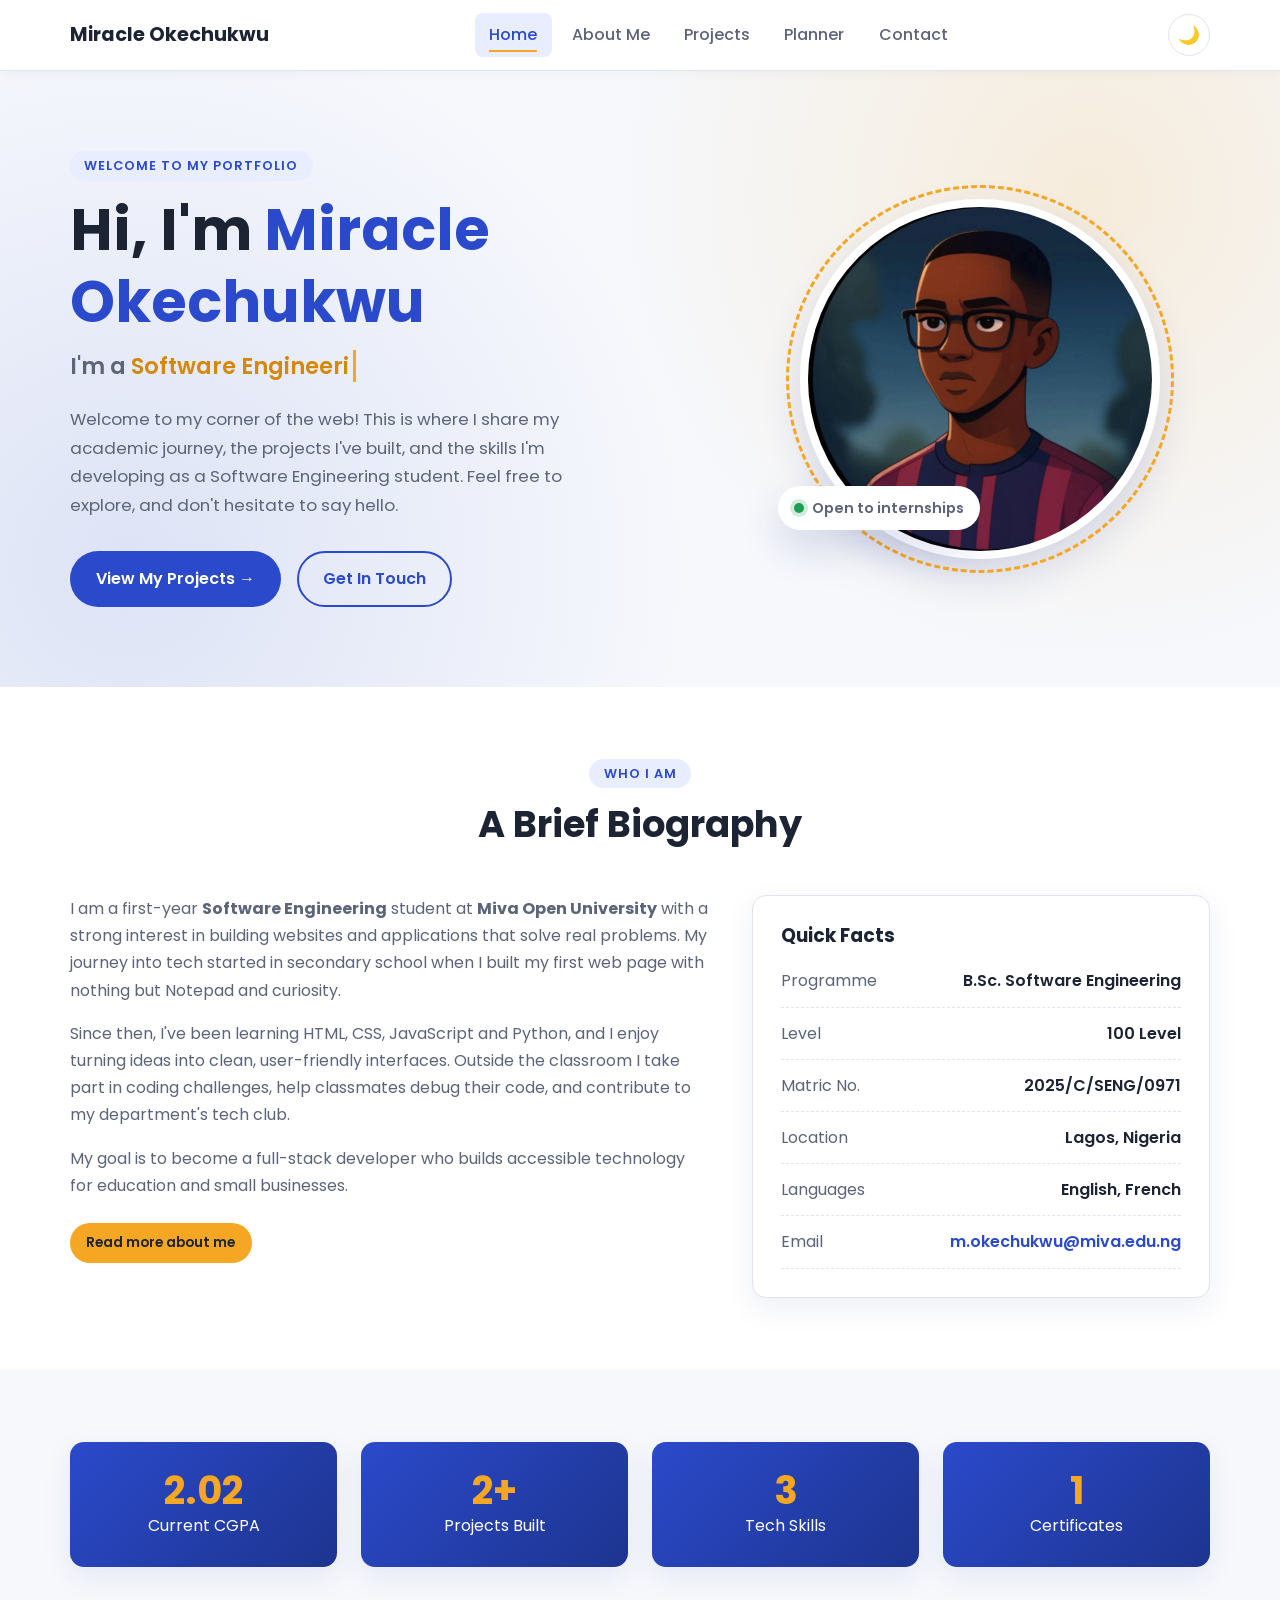
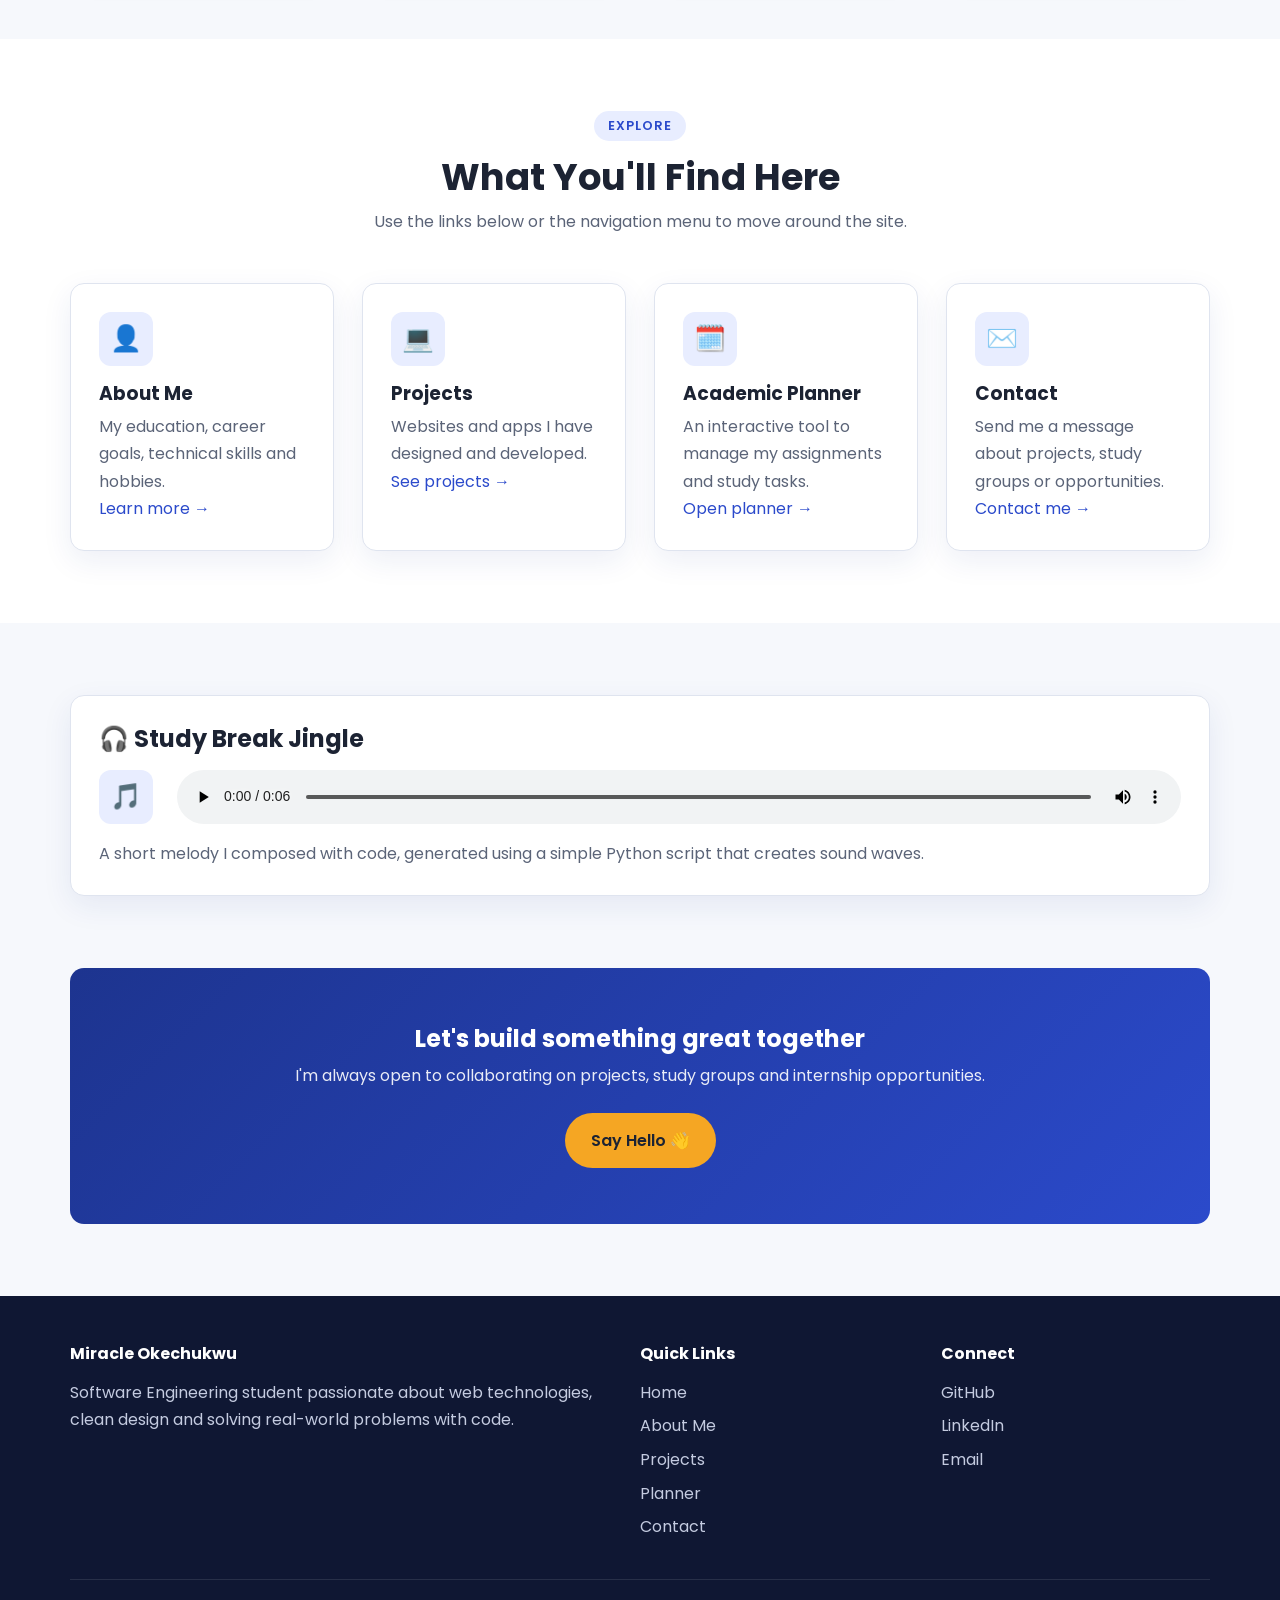
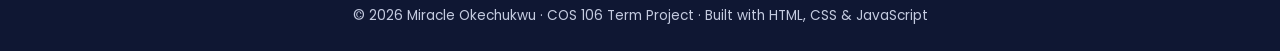
==== index.html @ 69867545 "first commit" ====
<!DOCTYPE html>
<html lang="en">
<head>
  <meta charset="UTF-8">
  <meta name="viewport" content="width=device-width, initial-scale=1.0">
  <meta name="description" content="Personal academic portfolio of Miracle Okechukwu, Software Engineering student.">
  <title>Home | Miracle Okechukwu – Student Portfolio</title>
  <link rel="preconnect" href="https://fonts.googleapis.com">
  <link rel="stylesheet" href="https://fonts.googleapis.com/css2?family=Poppins:wght@400;500;600;700&display=swap">
  <link rel="stylesheet" href="css/style.css">
  <link rel="icon" href="images/profile.jpeg" type="image/jpeg">
</head>
<body>
  <a href="#main" class="skip-link">Skip to main content</a>

  <!-- ===== Header & Navigation ===== -->
  <header class="site-header">
    <nav class="nav-bar container" aria-label="Main navigation">
      <a href="index.html" class="logo">
        <span class="logo-text">Miracle Okechukwu</span>
      </a>
      <ul class="nav-links" id="navLinks">
        <li><a href="index.html">Home</a></li>
        <li><a href="about.html">About Me</a></li>
        <li><a href="projects.html">Projects</a></li>
        <li><a href="planner.html">Planner</a></li>
        <li><a href="contact.html">Contact</a></li>
      </ul>
      <div class="nav-actions">
        <button class="icon-btn" id="themeToggle" type="button" aria-label="Switch to dark mode">🌙</button>
        <button class="menu-toggle" type="button" aria-label="Open menu" aria-controls="navLinks" aria-expanded="false">
          <span></span><span></span><span></span>
        </button>
      </div>
    </nav>
  </header>

  <main id="main">
    <!-- ===== Hero: name, photo, welcome message ===== -->
    <section class="hero" aria-labelledby="hero-title">
      <div class="container hero-inner">
        <div class="hero-text">
          <span class="eyebrow">Welcome to my portfolio</span>
          <h1 id="hero-title">Hi, I'm <span class="highlight">Miracle Okechukwu</span></h1>
          <p class="typed-line">I'm a <span class="typed-text"></span></p>
          <p class="lead">
            Welcome to my corner of the web! This is where I share my academic journey,
            the projects I've built, and the skills I'm developing as a Software Engineering student.
            Feel free to explore, and don't hesitate to say hello.
          </p>
          <div class="hero-buttons">
            <a href="projects.html" class="btn btn-primary">View My Projects →</a>
            <a href="contact.html" class="btn btn-outline">Get In Touch</a>
          </div>
        </div>

        <div class="hero-photo">
          <figure class="photo-frame">
            <img src="images/profile.jpeg" alt="Portrait photograph of Miracle Okechukwu" width="360" height="360">
            <figcaption class="photo-badge"><span class="status-dot"></span> Open to internships</figcaption>
          </figure>
        </div>
      </div>
    </section>

    <!-- ===== Brief Biography ===== -->
    <section class="section section-alt" aria-labelledby="bio-title">
      <div class="container">
        <div class="section-title reveal">
          <span class="eyebrow">Who I am</span>
          <h2 id="bio-title">A Brief Biography</h2>
        </div>

        <div class="bio">
          <article class="bio-text reveal">
            <p>
              I am a first-year <strong>Software Engineering</strong> student at <strong>Miva Open University</strong>
              with a strong interest in building websites and applications that solve real problems.
              My journey into tech started in secondary school when I built my first web page with
              nothing but Notepad and curiosity.
            </p>
            <p>
              Since then, I've been learning HTML, CSS, JavaScript and Python, and I enjoy
              turning ideas into clean, user-friendly interfaces. Outside the classroom I take part
              in coding challenges, help classmates debug their code, and contribute to my
              department's tech club.
            </p>
            <p>
              My goal is to become a full-stack developer who builds accessible technology
              for education and small businesses.
            </p>
            <p style="margin-top:1.5rem">
              <a href="about.html" class="btn btn-accent btn-sm">Read more about me</a>
            </p>
          </article>

          <aside class="card reveal" aria-label="Quick facts">
            <h3>Quick Facts</h3>
            <ul class="quick-facts">
              <li><span>Programme</span><span>B.Sc. Software Engineering</span></li>
              <li><span>Level</span><span>100 Level</span></li>
              <li><span>Matric No.</span><span>2025/C/SENG/0971</span></li>
              <li><span>Location</span><span>Lagos, Nigeria</span></li>
              <li><span>Languages</span><span>English, French</span></li>
              <li><span>Email</span><span><a href="mailto:m.okechukwu@miva.edu.ng">m.okechukwu@miva.edu.ng</a></span></li>
            </ul>
          </aside>
        </div>
      </div>
    </section>

    <!-- ===== Stats ===== -->
    <section class="section" aria-label="Academic highlights in numbers">
      <div class="container">
        <div class="stats reveal">
          <div class="stat"><strong data-count="4.67">0</strong> Current CGPA</div>
          <div class="stat"><strong data-count="4" data-suffix="+">0</strong> Projects Built</div>
          <div class="stat"><strong data-count="6">0</strong> Tech Skills</div>
          <div class="stat"><strong data-count="3">0</strong> Certificates</div>
        </div>
      </div>
    </section>

    <!-- ===== What you'll find here ===== -->
    <section class="section section-alt" aria-labelledby="explore-title">
      <div class="container">
        <div class="section-title reveal">
          <span class="eyebrow">Explore</span>
          <h2 id="explore-title">What You'll Find Here</h2>
          <p>Use the links below or the navigation menu to move around the site.</p>
        </div>

        <div class="grid grid-4">
          <article class="card reveal">
            <div class="card-icon">👤</div>
            <h3>About Me</h3>
            <p>My education, career goals, technical skills and hobbies.</p>
            <p><a href="about.html">Learn more →</a></p>
          </article>
          <article class="card reveal">
            <div class="card-icon">💻</div>
            <h3>Projects</h3>
            <p>Websites and apps I have designed and developed.</p>
            <p><a href="projects.html">See projects →</a></p>
          </article>
          <article class="card reveal">
            <div class="card-icon">🗓️</div>
            <h3>Academic Planner</h3>
            <p>An interactive tool to manage my assignments and study tasks.</p>
            <p><a href="planner.html">Open planner →</a></p>
          </article>
          <article class="card reveal">
            <div class="card-icon">✉️</div>
            <h3>Contact</h3>
            <p>Send me a message about projects, study groups or opportunities.</p>
            <p><a href="contact.html">Contact me →</a></p>
          </article>
        </div>
      </div>
    </section>

    <!-- ===== Audio (multimedia) ===== -->
    <section class="section" aria-labelledby="audio-title">
      <div class="container">
        <div class="card reveal">
          <h2 id="audio-title" style="margin-bottom:1rem">🎧 Study Break Jingle</h2>
          <div class="media-box">
            <div class="card-icon">🎵</div>
            <audio controls preload="metadata">
              <source src="media/welcome.wav" type="audio/wav">
              Your browser does not support the audio element.
            </audio>
          </div>
          <p style="margin-top:1rem;color:var(--text-muted)">
            A short melody I composed with code, generated using a simple Python script that creates sound waves.
          </p>
        </div>
      </div>
    </section>

    <!-- ===== Call to action ===== -->
    <section class="section" style="padding-top:0">
      <div class="container">
        <div class="cta reveal">
          <h2>Let's build something great together</h2>
          <p>I'm always open to collaborating on projects, study groups and internship opportunities.</p>
          <a href="contact.html" class="btn btn-accent">Say Hello 👋</a>
        </div>
      </div>
    </section>
  </main>

  <!-- ===== Footer ===== -->
  <footer class="site-footer">
    <div class="container">
      <div class="footer-grid">
        <div>
          <h4>Miracle Okechukwu</h4>
          <p>Software Engineering student passionate about web technologies, clean design and solving real-world problems with code.</p>
        </div>
        <nav aria-label="Footer navigation">
          <h4>Quick Links</h4>
          <ul>
            <li><a href="index.html">Home</a></li>
            <li><a href="about.html">About Me</a></li>
            <li><a href="projects.html">Projects</a></li>
            <li><a href="planner.html">Planner</a></li>
            <li><a href="contact.html">Contact</a></li>
          </ul>
        </nav>
        <div>
          <h4>Connect</h4>
          <ul>
            <li><a href="https://github.com/" target="_blank" rel="noopener">GitHub</a></li>
            <li><a href="https://www.linkedin.com/" target="_blank" rel="noopener">LinkedIn</a></li>
            <li><a href="mailto:alex.morgan@student.edu">Email</a></li>
          </ul>
        </div>
      </div>
      <p class="footer-bottom">&copy; <span id="year">2026</span> Miracle Okechukwu · COS 106 Term Project · Built with HTML, CSS &amp; JavaScript</p>
    </div>
  </footer>

  <button class="back-to-top" type="button" aria-label="Back to top">↑</button>

  <script src="js/main.js"></script>
</body>
</html>
---- css/style.css ----
/* =========================================================
   COS 106 – Student Portfolio & Academic Management Website
   External stylesheet shared by every page
   ========================================================= */

/* ---------- 1. Design tokens (consistent colour scheme) ---------- */
:root {
  --primary: #2b4acb;
  --primary-dark: #1d348f;
  --primary-light: #e8edff;
  --accent: #f5a623;
  --accent-dark: #d48806;
  --success: #1f9d55;
  --danger: #d64545;
  --text: #1c2333;
  --text-muted: #5b6478;
  --bg: #f6f8fc;
  --surface: #ffffff;
  --border: #dfe4ef;
  --shadow: 0 10px 30px rgba(29, 52, 143, 0.08);
  --shadow-hover: 0 18px 40px rgba(29, 52, 143, 0.16);
  --radius: 14px;
  --radius-sm: 8px;
  --max-width: 1140px;
  --transition: 0.3s ease;
  --font-body: "Poppins", "Segoe UI", Roboto, Helvetica, Arial, sans-serif;
}

/* Dark theme (toggled with JavaScript) */
body.dark {
  --primary: #6d8bff;
  --primary-dark: #8fa6ff;
  --primary-light: #1f2a4d;
  --text: #e7eaf3;
  --text-muted: #a3abc2;
  --bg: #0f1424;
  --surface: #182038;
  --border: #2a3456;
  --shadow: 0 10px 30px rgba(0, 0, 0, 0.35);
  --shadow-hover: 0 18px 40px rgba(0, 0, 0, 0.5);
}

/* Keep white-text panels deep blue in dark mode for readable contrast */
body.dark .page-banner,
body.dark .cta,
body.dark .stat {
  background: linear-gradient(135deg, #1d348f, #2b4acb);
}

body.dark thead th {
  background: #2b4acb;
}

body.dark .btn-primary {
  background: #2b4acb;
}

/* ---------- 2. Reset & base ---------- */
*,
*::before,
*::after {
  box-sizing: border-box;
  margin: 0;
  padding: 0;
}

html {
  scroll-behavior: smooth;
}

body {
  font-family: var(--font-body);
  background: var(--bg);
  color: var(--text);
  line-height: 1.7;
  transition: background var(--transition), color var(--transition);
}

img,
video {
  max-width: 100%;
  display: block;
}

a {
  color: var(--primary);
  text-decoration: none;
  transition: color var(--transition);
}

a:hover {
  color: var(--accent-dark);
}

h1,
h2,
h3,
h4 {
  line-height: 1.25;
  color: var(--text);
}

ul,
ol {
  padding-left: 1.2rem;
}

.container {
  width: min(92%, var(--max-width));
  margin-inline: auto;
}

.skip-link {
  position: absolute;
  left: -999px;
  top: 0;
  background: var(--accent);
  color: #000;
  padding: 0.5rem 1rem;
  z-index: 1000;
}

.skip-link:focus {
  left: 1rem;
}

.visually-hidden {
  position: absolute;
  width: 1px;
  height: 1px;
  overflow: hidden;
  clip: rect(0 0 0 0);
  white-space: nowrap;
}

:focus-visible {
  outline: 3px solid var(--accent);
  outline-offset: 2px;
}

/* ---------- 3. Header & navigation ---------- */
.site-header {
  position: sticky;
  top: 0;
  z-index: 100;
  background: var(--surface);
  border-bottom: 1px solid var(--border);
  box-shadow: 0 2px 12px rgba(0, 0, 0, 0.04);
  transition: background var(--transition);
}

.nav-bar {
  display: flex;
  align-items: center;
  justify-content: space-between;
  min-height: 70px;
  gap: 1rem;
}

.logo {
  display: flex;
  align-items: center;
  gap: 0.6rem;
  font-weight: 700;
  font-size: 1.2rem;
  color: var(--text);
}

.logo-badge {
  display: grid;
  place-items: center;
  width: 40px;
  height: 40px;
  border-radius: 10px;
  background: linear-gradient(135deg, var(--primary), var(--accent));
  color: #fff;
  font-size: 1rem;
  letter-spacing: 1px;
}

.nav-links {
  display: flex;
  list-style: none;
  gap: 0.35rem;
  padding: 0;
}

.nav-links a {
  position: relative;
  display: block;
  padding: 0.5rem 0.9rem;
  border-radius: var(--radius-sm);
  color: var(--text-muted);
  font-weight: 500;
}

/* animated underline */
.nav-links a::after {
  content: "";
  position: absolute;
  left: 0.9rem;
  right: 0.9rem;
  bottom: 0.3rem;
  height: 2px;
  background: var(--accent);
  transform: scaleX(0);
  transform-origin: left;
  transition: transform var(--transition);
}

.nav-links a:hover,
.nav-links a.active {
  color: var(--primary);
  background: var(--primary-light);
}

.nav-links a:hover::after,
.nav-links a.active::after {
  transform: scaleX(1);
}

.nav-actions {
  display: flex;
  align-items: center;
  gap: 0.5rem;
}

.icon-btn {
  display: grid;
  place-items: center;
  width: 42px;
  height: 42px;
  border: 1px solid var(--border);
  border-radius: 50%;
  background: var(--surface);
  color: var(--text);
  font-size: 1.1rem;
  cursor: pointer;
  transition: transform var(--transition), background var(--transition);
}

.icon-btn:hover {
  transform: rotate(20deg);
  background: var(--primary-light);
}

/* Hamburger (mobile only) */
.menu-toggle {
  display: none;
  flex-direction: column;
  justify-content: center;
  gap: 5px;
  width: 42px;
  height: 42px;
  padding: 10px;
  border: 1px solid var(--border);
  border-radius: var(--radius-sm);
  background: var(--surface);
  cursor: pointer;
}

.menu-toggle span {
  display: block;
  height: 2px;
  background: var(--text);
  border-radius: 2px;
  transition: transform var(--transition), opacity var(--transition);
}

.menu-toggle.open span:nth-child(1) {
  transform: translateY(7px) rotate(45deg);
}

.menu-toggle.open span:nth-child(2) {
  opacity: 0;
}

.menu-toggle.open span:nth-child(3) {
  transform: translateY(-7px) rotate(-45deg);
}

/* ---------- 4. Buttons ---------- */
.btn {
  display: inline-flex;
  align-items: center;
  justify-content: center;
  gap: 0.5rem;
  padding: 0.75rem 1.5rem;
  border: 2px solid transparent;
  border-radius: 50px;
  font: inherit;
  font-weight: 600;
  cursor: pointer;
  transition: transform var(--transition), box-shadow var(--transition),
    background var(--transition), color var(--transition);
}

.btn:hover {
  transform: translateY(-3px);
  box-shadow: var(--shadow-hover);
}

.btn-primary {
  background: var(--primary);
  color: #fff;
}

.btn-primary:hover {
  background: var(--primary-dark);
  color: #fff;
}

.btn-outline {
  border-color: var(--primary);
  color: var(--primary);
  background: transparent;
}

.btn-outline:hover {
  background: var(--primary);
  color: #fff;
}

.btn-accent {
  background: var(--accent);
  color: #1c2333;
}

.btn-accent:hover {
  background: var(--accent-dark);
  color: #1c2333;
}

.btn-sm {
  padding: 0.4rem 0.9rem;
  font-size: 0.85rem;
}

/* ---------- 5. Page sections ---------- */
main {
  min-height: 70vh;
}

.section {
  padding: 4.5rem 0;
}

.section-alt {
  background: var(--surface);
}

.section-title {
  text-align: center;
  margin-bottom: 3rem;
}

.section-title h2 {
  font-size: clamp(1.7rem, 3vw, 2.3rem);
  margin-bottom: 0.5rem;
}

.section-title p {
  color: var(--text-muted);
  max-width: 620px;
  margin-inline: auto;
}

.eyebrow {
  display: inline-block;
  padding: 0.25rem 0.9rem;
  margin-bottom: 0.8rem;
  border-radius: 50px;
  background: var(--primary-light);
  color: var(--primary);
  font-size: 0.8rem;
  font-weight: 600;
  letter-spacing: 1px;
  text-transform: uppercase;
}

/* Inner page banner */
.page-banner {
  padding: 4rem 0 3.5rem;
  text-align: center;
  color: #fff;
  background: linear-gradient(135deg, var(--primary-dark), var(--primary) 60%, #4c6ef5);
  position: relative;
  overflow: hidden;
}

.page-banner::before,
.page-banner::after {
  content: "";
  position: absolute;
  border-radius: 50%;
  background: rgba(255, 255, 255, 0.08);
  animation: float 8s ease-in-out infinite;
}

.page-banner::before {
  width: 260px;
  height: 260px;
  top: -90px;
  left: -60px;
}

.page-banner::after {
  width: 180px;
  height: 180px;
  bottom: -70px;
  right: 8%;
  animation-delay: -4s;
}

.page-banner h1 {
  color: #fff;
  font-size: clamp(2rem, 5vw, 3rem);
  margin-bottom: 0.4rem;
}

.page-banner p {
  opacity: 0.9;
  max-width: 600px;
  margin-inline: auto;
}

.breadcrumb {
  list-style: none;
  display: flex;
  justify-content: center;
  gap: 0.5rem;
  padding: 0;
  margin-top: 1rem;
  font-size: 0.9rem;
}

.breadcrumb li + li::before {
  content: "›";
  margin-right: 0.5rem;
  opacity: 0.7;
}

.breadcrumb a {
  color: var(--accent);
}

/* ---------- 6. Cards ---------- */
.card {
  background: var(--surface);
  border: 1px solid var(--border);
  border-radius: var(--radius);
  padding: 1.75rem;
  box-shadow: var(--shadow);
  transition: transform var(--transition), box-shadow var(--transition);
}

.card:hover {
  transform: translateY(-6px);
  box-shadow: var(--shadow-hover);
}

.card-icon {
  display: grid;
  place-items: center;
  width: 54px;
  height: 54px;
  margin-bottom: 1rem;
  border-radius: 12px;
  background: var(--primary-light);
  font-size: 1.6rem;
}

.card h3 {
  margin-bottom: 0.5rem;
}

.card p {
  color: var(--text-muted);
}

/* Generic responsive grids */
.grid {
  display: grid;
  gap: 1.75rem;
}

/* let grid children shrink so wide tables scroll inside .table-wrap */
.grid > * {
  min-width: 0;
}

.grid-2 {
  grid-template-columns: repeat(2, 1fr);
}

.grid-3 {
  grid-template-columns: repeat(3, 1fr);
}

.grid-4 {
  grid-template-columns: repeat(4, 1fr);
}

/* ---------- 7. HOME – hero ---------- */
.hero {
  padding: 5rem 0;
  background:
    radial-gradient(circle at 85% 20%, rgba(245, 166, 35, 0.15), transparent 40%),
    radial-gradient(circle at 10% 80%, rgba(43, 74, 203, 0.12), transparent 45%);
}

.hero-inner {
  display: flex;
  align-items: center;
  justify-content: space-between;
  gap: 3rem;
}

.hero-text {
  flex: 1 1 55%;
  animation: slideUp 0.9s ease both;
}

.hero-text h1 {
  font-size: clamp(2.2rem, 5vw, 3.6rem);
  margin-bottom: 0.6rem;
}

.hero-text h1 .highlight {
  color: var(--primary);
}

.typed-line {
  font-size: clamp(1.1rem, 2.3vw, 1.4rem);
  font-weight: 600;
  color: var(--text-muted);
  margin-bottom: 1.25rem;
  min-height: 2.2rem;
}

.typed-text {
  color: var(--accent-dark);
  border-right: 3px solid var(--accent);
  padding-right: 4px;
  animation: blink 0.8s step-end infinite;
}

.hero-text .lead {
  font-size: 1.05rem;
  color: var(--text-muted);
  margin-bottom: 2rem;
  max-width: 560px;
}

.hero-buttons {
  display: flex;
  flex-wrap: wrap;
  gap: 1rem;
}

.hero-photo {
  flex: 1 1 40%;
  display: flex;
  justify-content: center;
  animation: fadeIn 1.2s ease both 0.2s;
}

.photo-frame {
  position: relative;
  width: min(360px, 80vw);
  aspect-ratio: 1;
}

.photo-frame::before {
  content: "";
  position: absolute;
  inset: -14px;
  border-radius: 50%;
  border: 3px dashed var(--accent);
  animation: spin 22s linear infinite;
}

.photo-frame img {
  width: 100%;
  height: 100%;
  object-fit: cover;
  border-radius: 50%;
  border: 8px solid var(--surface);
  box-shadow: var(--shadow-hover);
}

.photo-badge {
  position: absolute;
  bottom: 8%;
  left: -6%;
  display: flex;
  align-items: center;
  gap: 0.5rem;
  padding: 0.6rem 1rem;
  background: var(--surface);
  border-radius: 50px;
  box-shadow: var(--shadow-hover);
  font-weight: 600;
  font-size: 0.9rem;
  animation: float 5s ease-in-out infinite;
}

.status-dot {
  width: 10px;
  height: 10px;
  border-radius: 50%;
  background: var(--success);
  box-shadow: 0 0 0 4px rgba(31, 157, 85, 0.2);
}

/* HOME – bio */
.bio {
  display: grid;
  grid-template-columns: 1.4fr 1fr;
  gap: 2.5rem;
  align-items: start;
}

.bio p + p {
  margin-top: 1rem;
}

.bio-text p {
  color: var(--text-muted);
}

.quick-facts {
  list-style: none;
  padding: 0;
}

.quick-facts li {
  display: flex;
  justify-content: space-between;
  gap: 1rem;
  padding: 0.75rem 0;
  border-bottom: 1px dashed var(--border);
}

.quick-facts li span:first-child {
  color: var(--text-muted);
}

.quick-facts li span:last-child {
  font-weight: 600;
  text-align: right;
}

/* HOME – stats */
.stats {
  display: grid;
  grid-template-columns: repeat(4, 1fr);
  gap: 1.5rem;
  text-align: center;
}

.stat {
  padding: 1.75rem 1rem;
  background: linear-gradient(135deg, var(--primary), var(--primary-dark));
  color: #fff;
  border-radius: var(--radius);
  box-shadow: var(--shadow);
}

.stat strong {
  display: block;
  font-size: 2.4rem;
  line-height: 1.1;
  color: var(--accent);
}

/* Media (audio / video) */
.media-box {
  display: flex;
  align-items: center;
  gap: 1.5rem;
  flex-wrap: wrap;
}

.media-box audio {
  flex: 1 1 280px;
  width: 100%;
}

.media-box .card-icon {
  margin: 0;
}

.video-wrapper {
  border-radius: var(--radius);
  overflow: hidden;
  box-shadow: var(--shadow);
  background: #000;
}

.video-wrapper video {
  width: 100%;
}

figure figcaption {
  margin-top: 0.75rem;
  font-size: 0.9rem;
  color: var(--text-muted);
  text-align: center;
}

/* CTA strip */
.cta {
  text-align: center;
  padding: 3.5rem 2rem;
  border-radius: var(--radius);
  color: #fff;
  background: linear-gradient(135deg, var(--primary-dark), var(--primary));
}

.cta h2 {
  color: #fff;
  margin-bottom: 0.5rem;
}

.cta p {
  opacity: 0.9;
  margin-bottom: 1.5rem;
}

/* ---------- 8. ABOUT page ---------- */
.timeline {
  list-style: none;
  padding: 0;
  position: relative;
  border-left: 3px solid var(--primary-light);
  margin-left: 0.5rem;
}

.timeline li {
  position: relative;
  padding: 0 0 2rem 2rem;
}

.timeline li::before {
  content: "";
  position: absolute;
  left: -10px;
  top: 4px;
  width: 17px;
  height: 17px;
  border-radius: 50%;
  background: var(--surface);
  border: 4px solid var(--primary);
}

.timeline time {
  display: inline-block;
  font-size: 0.8rem;
  font-weight: 600;
  color: var(--accent-dark);
  margin-bottom: 0.2rem;
}

.timeline h3 {
  font-size: 1.1rem;
}

.timeline p {
  color: var(--text-muted);
}

/* Tables */
.table-wrap {
  overflow-x: auto;
  border-radius: var(--radius);
  border: 1px solid var(--border);
  box-shadow: var(--shadow);
}

table {
  width: 100%;
  border-collapse: collapse;
  background: var(--surface);
  min-width: 520px;
}

caption {
  caption-side: top;
  text-align: left;
  font-weight: 600;
  padding: 1rem 1.25rem;
  background: var(--surface);
  color: var(--text);
}

th,
td {
  padding: 0.85rem 1.25rem;
  text-align: left;
  border-bottom: 1px solid var(--border);
}

thead th {
  background: var(--primary);
  color: #fff;
  font-weight: 600;
  font-size: 0.9rem;
  letter-spacing: 0.3px;
}

tbody tr {
  transition: background var(--transition);
}

tbody tr:nth-child(even) {
  background: rgba(43, 74, 203, 0.03);
}

tbody tr:hover {
  background: var(--primary-light);
}

tfoot td {
  font-weight: 700;
  background: var(--primary-light);
}

.grade {
  display: inline-block;
  min-width: 34px;
  padding: 0.1rem 0.5rem;
  border-radius: 6px;
  text-align: center;
  font-weight: 700;
  background: rgba(31, 157, 85, 0.12);
  color: var(--success);
}

/* Skill bars */
.skill {
  margin-bottom: 1.3rem;
}

.skill-head {
  display: flex;
  justify-content: space-between;
  font-weight: 600;
  margin-bottom: 0.35rem;
}

.skill-bar {
  height: 10px;
  border-radius: 10px;
  background: var(--primary-light);
  overflow: hidden;
}

.skill-fill {
  height: 100%;
  width: 0;
  border-radius: 10px;
  background: linear-gradient(90deg, var(--primary), var(--accent));
  transition: width 1.5s cubic-bezier(0.22, 1, 0.36, 1);
}

.tag-list {
  list-style: none;
  display: flex;
  flex-wrap: wrap;
  gap: 0.6rem;
  padding: 0;
}

.tag-list li {
  padding: 0.35rem 0.9rem;
  border-radius: 50px;
  border: 1px solid var(--border);
  background: var(--surface);
  font-size: 0.9rem;
  transition: background var(--transition), color var(--transition), transform var(--transition);
}

.tag-list li:hover {
  background: var(--primary);
  color: #fff;
  transform: translateY(-2px);
}

.check-list {
  list-style: none;
  padding: 0;
}

.check-list li {
  position: relative;
  padding-left: 1.8rem;
  margin-bottom: 0.6rem;
  color: var(--text-muted);
}

.check-list li::before {
  content: "✔";
  position: absolute;
  left: 0;
  color: var(--success);
  font-weight: 700;
}

.hobby {
  text-align: center;
}

.hobby .card-icon {
  margin-inline: auto;
}

/* ---------- 9. PROJECTS page ---------- */
.filter-bar {
  display: flex;
  flex-wrap: wrap;
  justify-content: center;
  gap: 0.6rem;
  margin-bottom: 2.5rem;
}

.filter-btn {
  padding: 0.5rem 1.2rem;
  border: 1px solid var(--border);
  border-radius: 50px;
  background: var(--surface);
  color: var(--text);
  font: inherit;
  font-weight: 500;
  cursor: pointer;
  transition: all var(--transition);
}

.filter-btn:hover,
.filter-btn.active {
  background: var(--primary);
  border-color: var(--primary);
  color: #fff;
}

.project-grid {
  display: grid;
  grid-template-columns: repeat(auto-fill, minmax(300px, 1fr));
  gap: 2rem;
}

.project-card {
  display: flex;
  flex-direction: column;
  overflow: hidden;
  background: var(--surface);
  border: 1px solid var(--border);
  border-radius: var(--radius);
  box-shadow: var(--shadow);
  transition: transform var(--transition), box-shadow var(--transition), opacity 0.4s ease;
}

.project-card:hover {
  transform: translateY(-8px);
  box-shadow: var(--shadow-hover);
}

.project-card.hide {
  display: none;
}

.project-card.fade-in {
  animation: popIn 0.45s ease both;
}

.project-thumb {
  position: relative;
  overflow: hidden;
  aspect-ratio: 16 / 10;
}

.project-thumb img {
  width: 100%;
  height: 100%;
  object-fit: cover;
  transition: transform 0.6s ease;
}

.project-card:hover .project-thumb img {
  transform: scale(1.08);
}

.project-category {
  position: absolute;
  top: 12px;
  left: 12px;
  padding: 0.2rem 0.75rem;
  border-radius: 50px;
  background: var(--accent);
  color: #1c2333;
  font-size: 0.75rem;
  font-weight: 700;
  text-transform: uppercase;
}

.project-body {
  display: flex;
  flex-direction: column;
  flex: 1;
  padding: 1.5rem;
}

.project-body h3 {
  margin-bottom: 0.5rem;
}

.project-body > p {
  color: var(--text-muted);
  margin-bottom: 1rem;
}

.tech-list {
  list-style: none;
  display: flex;
  flex-wrap: wrap;
  gap: 0.4rem;
  padding: 0;
  margin-bottom: 1.25rem;
}

.tech-list li {
  padding: 0.15rem 0.6rem;
  border-radius: 6px;
  background: var(--primary-light);
  color: var(--primary);
  font-size: 0.78rem;
  font-weight: 600;
}

.project-links {
  display: flex;
  gap: 0.6rem;
  margin-top: auto;
}

/* Modal (project details) */
.modal {
  position: fixed;
  inset: 0;
  z-index: 500;
  display: grid;
  place-items: center;
  padding: 1rem;
  background: rgba(10, 15, 35, 0.65);
  opacity: 0;
  visibility: hidden;
  transition: opacity var(--transition), visibility var(--transition);
}

.modal.open {
  opacity: 1;
  visibility: visible;
}

.modal-content {
  position: relative;
  width: min(600px, 100%);
  max-height: 90vh;
  overflow-y: auto;
  padding: 2rem;
  background: var(--surface);
  border-radius: var(--radius);
  transform: translateY(30px) scale(0.96);
  transition: transform var(--transition);
}

.modal.open .modal-content {
  transform: none;
}

.modal-close {
  position: absolute;
  top: 1rem;
  right: 1rem;
}

.modal-content h3 {
  margin-bottom: 0.75rem;
  padding-right: 3rem;
}

.modal-content ul {
  margin: 0.75rem 0 1.25rem;
  color: var(--text-muted);
}

/* ---------- 10. PLANNER page ---------- */
.planner-layout {
  display: grid;
  grid-template-columns: 360px 1fr;
  gap: 2rem;
  align-items: start;
}

.planner-summary {
  display: grid;
  grid-template-columns: repeat(3, 1fr);
  gap: 1rem;
  margin-bottom: 1.25rem;
}

.summary-box {
  padding: 1rem;
  text-align: center;
  border-radius: var(--radius-sm);
  background: var(--primary-light);
}

.summary-box strong {
  display: block;
  font-size: 1.7rem;
  color: var(--primary);
  line-height: 1.2;
}

.summary-box span {
  font-size: 0.8rem;
  color: var(--text-muted);
}

.progress {
  height: 12px;
  border-radius: 12px;
  background: var(--primary-light);
  overflow: hidden;
  margin-bottom: 0.4rem;
}

.progress-fill {
  height: 100%;
  width: 0;
  background: linear-gradient(90deg, var(--success), #4fd18b);
  transition: width 0.6s ease;
}

.progress-label {
  font-size: 0.85rem;
  color: var(--text-muted);
}

.task-toolbar {
  display: flex;
  flex-wrap: wrap;
  justify-content: space-between;
  align-items: center;
  gap: 1rem;
  margin-bottom: 1.25rem;
}

.task-toolbar .filter-bar {
  margin: 0;
  justify-content: flex-start;
}

.task-search {
  flex: 1 1 200px;
  max-width: 260px;
}

.task-list {
  list-style: none;
  padding: 0;
  display: flex;
  flex-direction: column;
  gap: 0.85rem;
}

.task-item {
  display: flex;
  align-items: center;
  gap: 1rem;
  padding: 1rem 1.25rem;
  background: var(--surface);
  border: 1px solid var(--border);
  border-left: 5px solid var(--primary);
  border-radius: var(--radius-sm);
  box-shadow: var(--shadow);
  animation: slideIn 0.35s ease both;
  transition: opacity var(--transition), transform var(--transition), background var(--transition);
}

.task-item.priority-high {
  border-left-color: var(--danger);
}

.task-item.priority-medium {
  border-left-color: var(--accent);
}

.task-item.priority-low {
  border-left-color: var(--success);
}

.task-item.completed {
  opacity: 0.65;
}

.task-item.completed .task-title {
  text-decoration: line-through;
  color: var(--text-muted);
}

.task-item.removing {
  opacity: 0;
  transform: translateX(60px);
}

.task-check {
  width: 22px;
  height: 22px;
  flex-shrink: 0;
  accent-color: var(--success);
  cursor: pointer;
}

.task-info {
  flex: 1;
  min-width: 0;
}

.task-title {
  font-weight: 600;
  word-break: break-word;
}

.task-meta {
  display: flex;
  flex-wrap: wrap;
  gap: 0.4rem 1rem;
  font-size: 0.8rem;
  color: var(--text-muted);
}

.task-meta .overdue {
  color: var(--danger);
  font-weight: 600;
}

.badge {
  display: inline-block;
  padding: 0.05rem 0.55rem;
  border-radius: 50px;
  font-size: 0.72rem;
  font-weight: 700;
  text-transform: uppercase;
}

.badge-high {
  background: rgba(214, 69, 69, 0.12);
  color: var(--danger);
}

.badge-medium {
  background: rgba(245, 166, 35, 0.18);
  color: var(--accent-dark);
}

.badge-low {
  background: rgba(31, 157, 85, 0.12);
  color: var(--success);
}

.task-actions {
  display: flex;
  gap: 0.4rem;
}

.delete-btn {
  width: 36px;
  height: 36px;
  border: none;
  border-radius: 50%;
  background: rgba(214, 69, 69, 0.1);
  color: var(--danger);
  font-size: 1rem;
  cursor: pointer;
  transition: background var(--transition), transform var(--transition);
}

.delete-btn:hover {
  background: var(--danger);
  color: #fff;
  transform: scale(1.1);
}

.empty-state {
  padding: 2.5rem 1rem;
  text-align: center;
  color: var(--text-muted);
  border: 2px dashed var(--border);
  border-radius: var(--radius);
}

.empty-state span {
  display: block;
  font-size: 2.5rem;
}

.planner-footer {
  display: flex;
  justify-content: flex-end;
  margin-top: 1rem;
}

/* ---------- 11. Forms (planner + contact) ---------- */
.form-group {
  margin-bottom: 1.15rem;
}

.form-row {
  display: grid;
  grid-template-columns: 1fr 1fr;
  gap: 1rem;
}

label {
  display: block;
  font-weight: 600;
  font-size: 0.9rem;
  margin-bottom: 0.35rem;
}

.required {
  color: var(--danger);
}

input,
select,
textarea {
  width: 100%;
  padding: 0.75rem 1rem;
  border: 1.5px solid var(--border);
  border-radius: var(--radius-sm);
  background: var(--bg);
  color: var(--text);
  font: inherit;
  transition: border-color var(--transition), box-shadow var(--transition);
}

input:focus,
select:focus,
textarea:focus {
  outline: none;
  border-color: var(--primary);
  box-shadow: 0 0 0 4px rgba(43, 74, 203, 0.15);
}

textarea {
  resize: vertical;
  min-height: 140px;
}

.form-group.error input,
.form-group.error textarea {
  border-color: var(--danger);
  box-shadow: 0 0 0 4px rgba(214, 69, 69, 0.12);
  animation: shake 0.35s ease;
}

.form-group.success input,
.form-group.success textarea {
  border-color: var(--success);
}

.error-msg {
  display: block;
  min-height: 1.2rem;
  margin-top: 0.3rem;
  font-size: 0.82rem;
  color: var(--danger);
}

.char-count {
  float: right;
  font-size: 0.8rem;
  color: var(--text-muted);
  font-weight: 400;
}

.form-alert {
  display: none;
  padding: 1rem 1.25rem;
  margin-bottom: 1.25rem;
  border-radius: var(--radius-sm);
  font-weight: 500;
  animation: slideUp 0.4s ease both;
}

.form-alert.show {
  display: block;
}

.form-alert.success {
  background: rgba(31, 157, 85, 0.12);
  color: var(--success);
  border: 1px solid rgba(31, 157, 85, 0.35);
}

.form-alert.error {
  background: rgba(214, 69, 69, 0.1);
  color: var(--danger);
  border: 1px solid rgba(214, 69, 69, 0.35);
}

/* ---------- 12. CONTACT page ---------- */
.contact-layout {
  display: grid;
  grid-template-columns: 1fr 1.6fr;
  gap: 2rem;
  align-items: start;
}

.contact-info {
  list-style: none;
  padding: 0;
}

.contact-info li {
  display: flex;
  align-items: center;
  gap: 1rem;
  padding: 0.9rem 0;
  border-bottom: 1px solid var(--border);
}

.contact-info .card-icon {
  margin: 0;
  width: 46px;
  height: 46px;
  font-size: 1.2rem;
  flex-shrink: 0;
}

.contact-info small {
  display: block;
  color: var(--text-muted);
}

.social-links {
  list-style: none;
  display: flex;
  gap: 0.6rem;
  padding: 0;
  margin-top: 1.5rem;
}

.social-links a {
  display: grid;
  place-items: center;
  width: 42px;
  height: 42px;
  border-radius: 50%;
  background: var(--primary-light);
  color: var(--primary);
  font-weight: 700;
  font-size: 0.85rem;
  transition: transform var(--transition), background var(--transition), color var(--transition);
}

.social-links a:hover {
  background: var(--primary);
  color: #fff;
  transform: translateY(-4px);
}

.faq details {
  padding: 1rem 1.25rem;
  margin-bottom: 0.75rem;
  background: var(--surface);
  border: 1px solid var(--border);
  border-radius: var(--radius-sm);
}

.faq summary {
  font-weight: 600;
  cursor: pointer;
}

.faq details p {
  margin-top: 0.6rem;
  color: var(--text-muted);
}

/* ---------- 13. Footer ---------- */
.site-footer {
  padding: 3rem 0 1.5rem;
  background: #0f1733;
  color: #c4cbe0;
}

.footer-grid {
  display: grid;
  grid-template-columns: 2fr 1fr 1fr;
  gap: 2rem;
  margin-bottom: 2rem;
}

.site-footer h4 {
  color: #fff;
  margin-bottom: 0.9rem;
}

.site-footer ul {
  list-style: none;
  padding: 0;
}

.site-footer li {
  margin-bottom: 0.4rem;
}

.site-footer a {
  color: #c4cbe0;
}

.site-footer a:hover {
  color: var(--accent);
}

.footer-bottom {
  padding-top: 1.5rem;
  border-top: 1px solid rgba(255, 255, 255, 0.1);
  text-align: center;
  font-size: 0.85rem;
}

/* Back-to-top button */
.back-to-top {
  position: fixed;
  right: 1.5rem;
  bottom: 1.5rem;
  z-index: 90;
  width: 48px;
  height: 48px;
  border: none;
  border-radius: 50%;
  background: var(--accent);
  color: #1c2333;
  font-size: 1.3rem;
  font-weight: 700;
  cursor: pointer;
  box-shadow: var(--shadow-hover);
  opacity: 0;
  visibility: hidden;
  transform: translateY(20px);
  transition: all var(--transition);
}

.back-to-top.show {
  opacity: 1;
  visibility: visible;
  transform: none;
}

/* Toast notifications */
.toast {
  position: fixed;
  left: 50%;
  bottom: 2rem;
  z-index: 600;
  padding: 0.8rem 1.4rem;
  border-radius: 50px;
  background: #1c2333;
  color: #fff;
  font-weight: 500;
  box-shadow: var(--shadow-hover);
  transform: translate(-50%, 150%);
  transition: transform 0.4s ease;
}

.toast.show {
  transform: translate(-50%, 0);
}

/* ---------- 14. Scroll reveal ---------- */
.reveal {
  opacity: 0;
  transform: translateY(40px);
  transition: opacity 0.8s ease, transform 0.8s ease;
}

.reveal.visible {
  opacity: 1;
  transform: none;
}

/* ---------- 15. Keyframe animations ---------- */
@keyframes fadeIn {
  from { opacity: 0; }
  to { opacity: 1; }
}

@keyframes slideUp {
  from { opacity: 0; transform: translateY(30px); }
  to { opacity: 1; transform: none; }
}

@keyframes slideIn {
  from { opacity: 0; transform: translateX(-30px); }
  to { opacity: 1; transform: none; }
}

@keyframes popIn {
  from { opacity: 0; transform: scale(0.9); }
  to { opacity: 1; transform: scale(1); }
}

@keyframes float {
  0%, 100% { transform: translateY(0); }
  50% { transform: translateY(-14px); }
}

@keyframes spin {
  to { transform: rotate(360deg); }
}

@keyframes blink {
  50% { border-color: transparent; }
}

@keyframes shake {
  0%, 100% { transform: translateX(0); }
  25% { transform: translateX(-6px); }
  75% { transform: translateX(6px); }
}

@media (prefers-reduced-motion: reduce) {
  *,
  *::before,
  *::after {
    animation-duration: 0.01ms !important;
    animation-iteration-count: 1 !important;
    transition-duration: 0.01ms !important;
  }
  .reveal {
    opacity: 1;
    transform: none;
  }
}

/* ---------- 16. Responsive design ---------- */
@media (max-width: 1024px) {
  .grid-4,
  .stats {
    grid-template-columns: repeat(2, 1fr);
  }
  .planner-layout {
    grid-template-columns: 1fr;
  }
}

@media (max-width: 860px) {
  /* mobile navigation */
  .menu-toggle {
    display: flex;
  }

  .nav-links {
    position: absolute;
    top: 100%;
    left: 0;
    right: 0;
    flex-direction: column;
    gap: 0;
    padding: 0.5rem 4%;
    background: var(--surface);
    border-bottom: 1px solid var(--border);
    box-shadow: var(--shadow);
    max-height: 0;
    overflow: hidden;
    opacity: 0;
    transition: max-height 0.4s ease, opacity 0.3s ease, padding 0.3s ease;
  }

  .nav-links.open {
    max-height: 400px;
    opacity: 1;
    padding: 0.75rem 4%;
  }

  .nav-links a {
    padding: 0.8rem 1rem;
  }

  .nav-links a::after {
    display: none;
  }

  .hero-inner {
    flex-direction: column-reverse;
    text-align: center;
  }

  .hero-text .lead {
    margin-inline: auto;
  }

  .hero-buttons {
    justify-content: center;
  }

  .bio,
  .contact-layout,
  .grid-2,
  .grid-3 {
    grid-template-columns: 1fr;
  }

  .footer-grid {
    grid-template-columns: 1fr 1fr;
  }

  .footer-grid > :first-child {
    grid-column: 1 / -1;
  }
}

@media (max-width: 560px) {
  .section {
    padding: 3rem 0;
  }

  .grid-4,
  .stats,
  .form-row,
  .footer-grid {
    grid-template-columns: 1fr;
  }

  .planner-summary {
    grid-template-columns: repeat(3, 1fr);
    gap: 0.5rem;
  }

  .task-item {
    align-items: flex-start;
    padding: 0.9rem;
  }

  .task-toolbar {
    flex-direction: column;
    align-items: stretch;
  }

  .task-search {
    flex: none;
    max-width: none;
  }

  .photo-badge {
    left: 0;
  }

  .logo-text {
    display: none;
  }

  .card {
    padding: 1.35rem;
  }
}
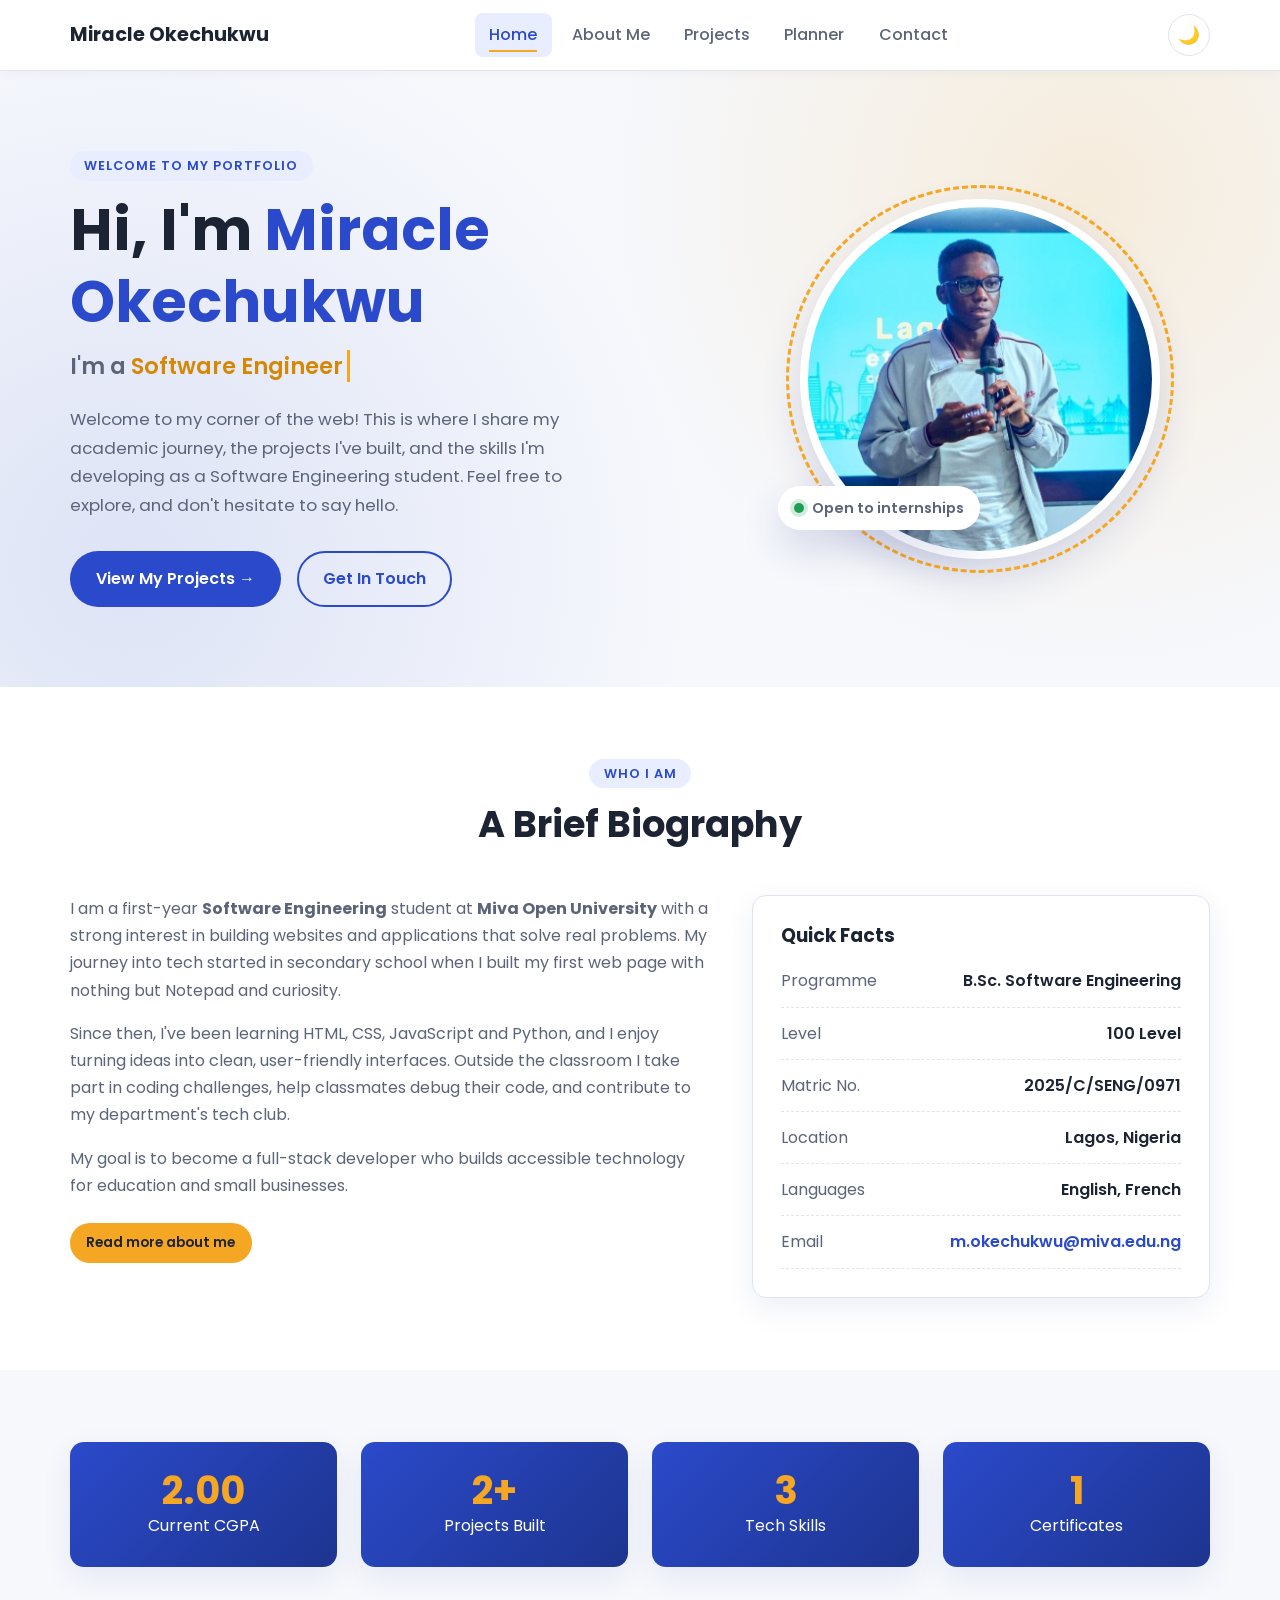
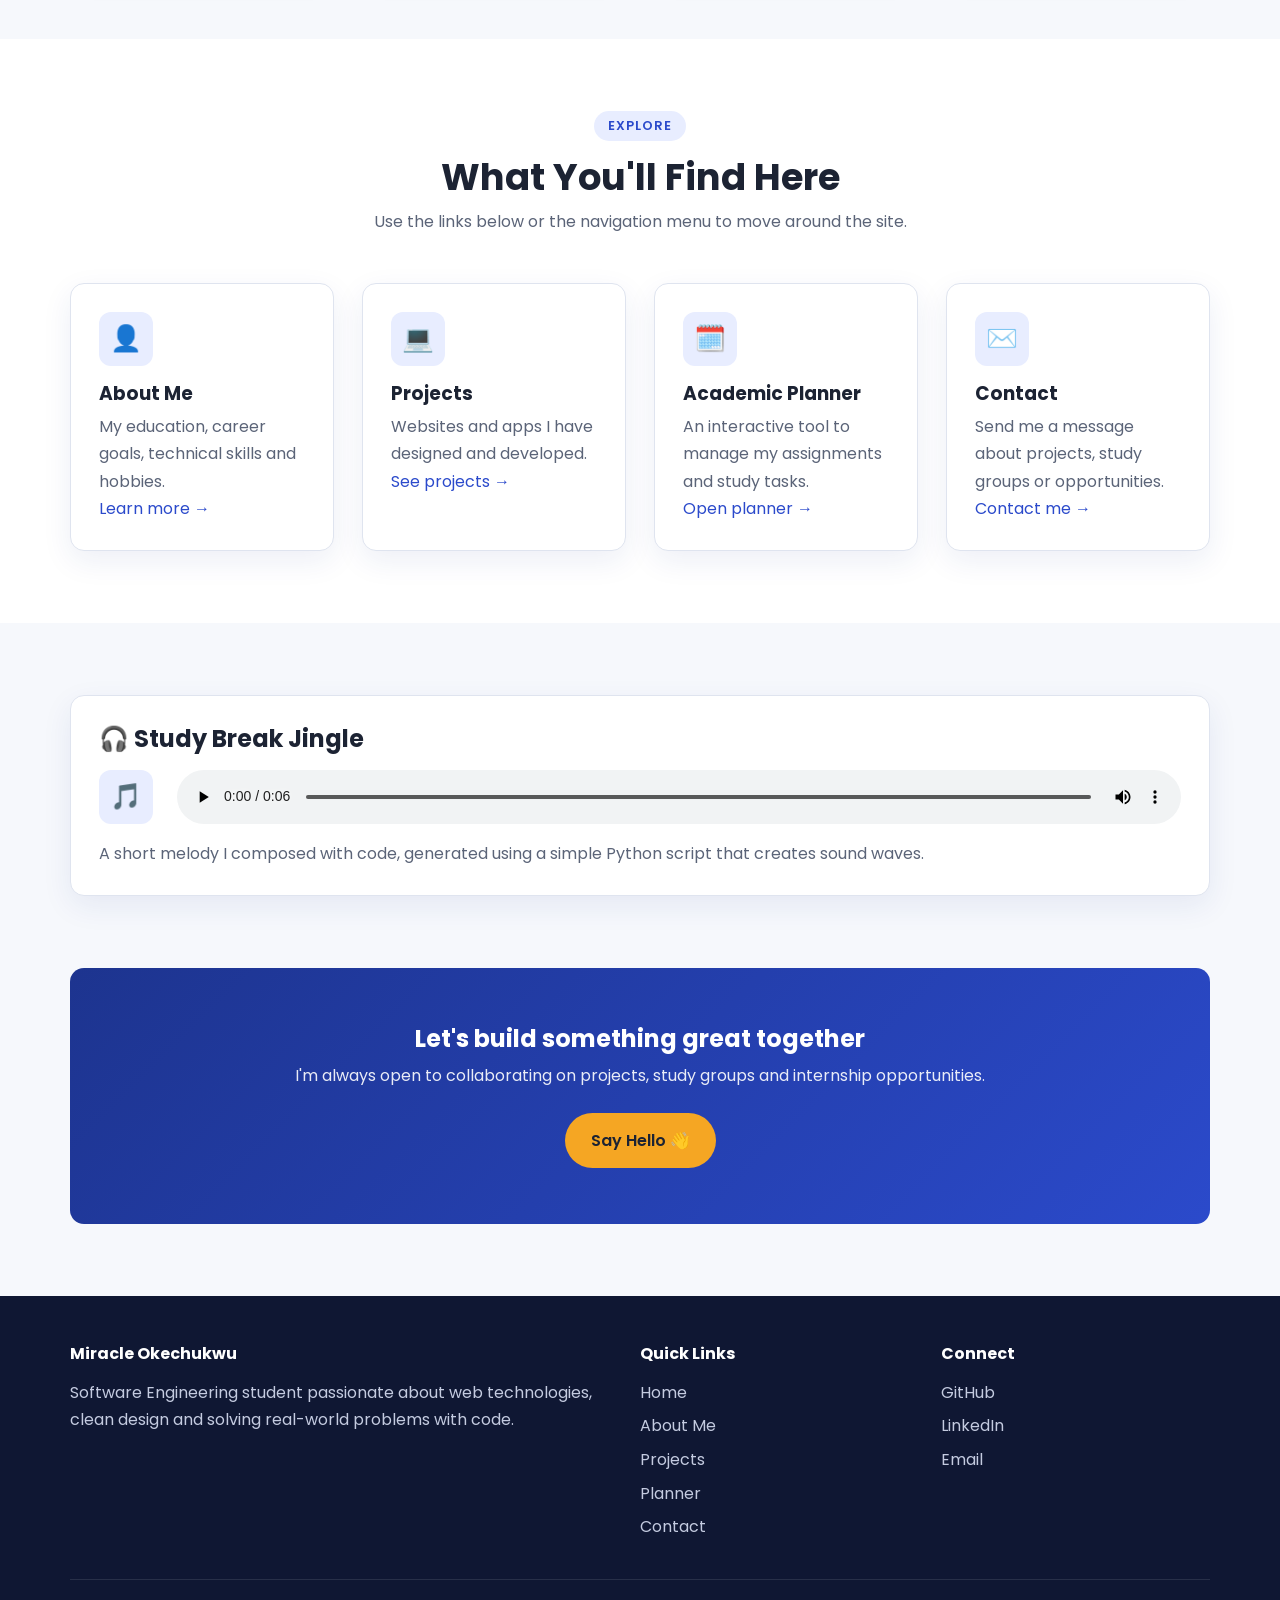
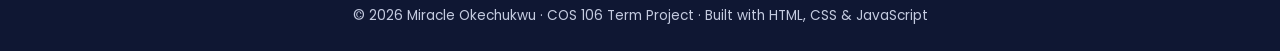
==== commit 12954cc6: "Refactor code structure for improved readability and maintainability" ====
--- a/index.html
+++ b/index.html
@@ -56,7 +56,7 @@
 
         <div class="hero-photo">
           <figure class="photo-frame">
-            <img src="images/profile.jpeg" alt="Portrait photograph of Miracle Okechukwu" width="360" height="360">
+            <img src="images/me2.jpg" alt="Portrait photograph of Miracle Okechukwu" width="360" height="360">
             <figcaption class="photo-badge"><span class="status-dot"></span> Open to internships</figcaption>
           </figure>
         </div>
@@ -211,9 +211,9 @@
         <div>
           <h4>Connect</h4>
           <ul>
-            <li><a href="https://github.com/" target="_blank" rel="noopener">GitHub</a></li>
-            <li><a href="https://www.linkedin.com/" target="_blank" rel="noopener">LinkedIn</a></li>
-            <li><a href="mailto:alex.morgan@student.edu">Email</a></li>
+            <li><a href="https://github.com/OkechukwuMiracle" target="_blank" rel="noopener">GitHub</a></li>
+            <li><a href="https://www.linkedin.com/miracle-okechukwu-49178a316" target="_blank" rel="noopener">LinkedIn</a></li>
+            <li><a href="mailto:m.okechukwu7087@miva.edu.ng">Email</a></li>
           </ul>
         </div>
       </div>
